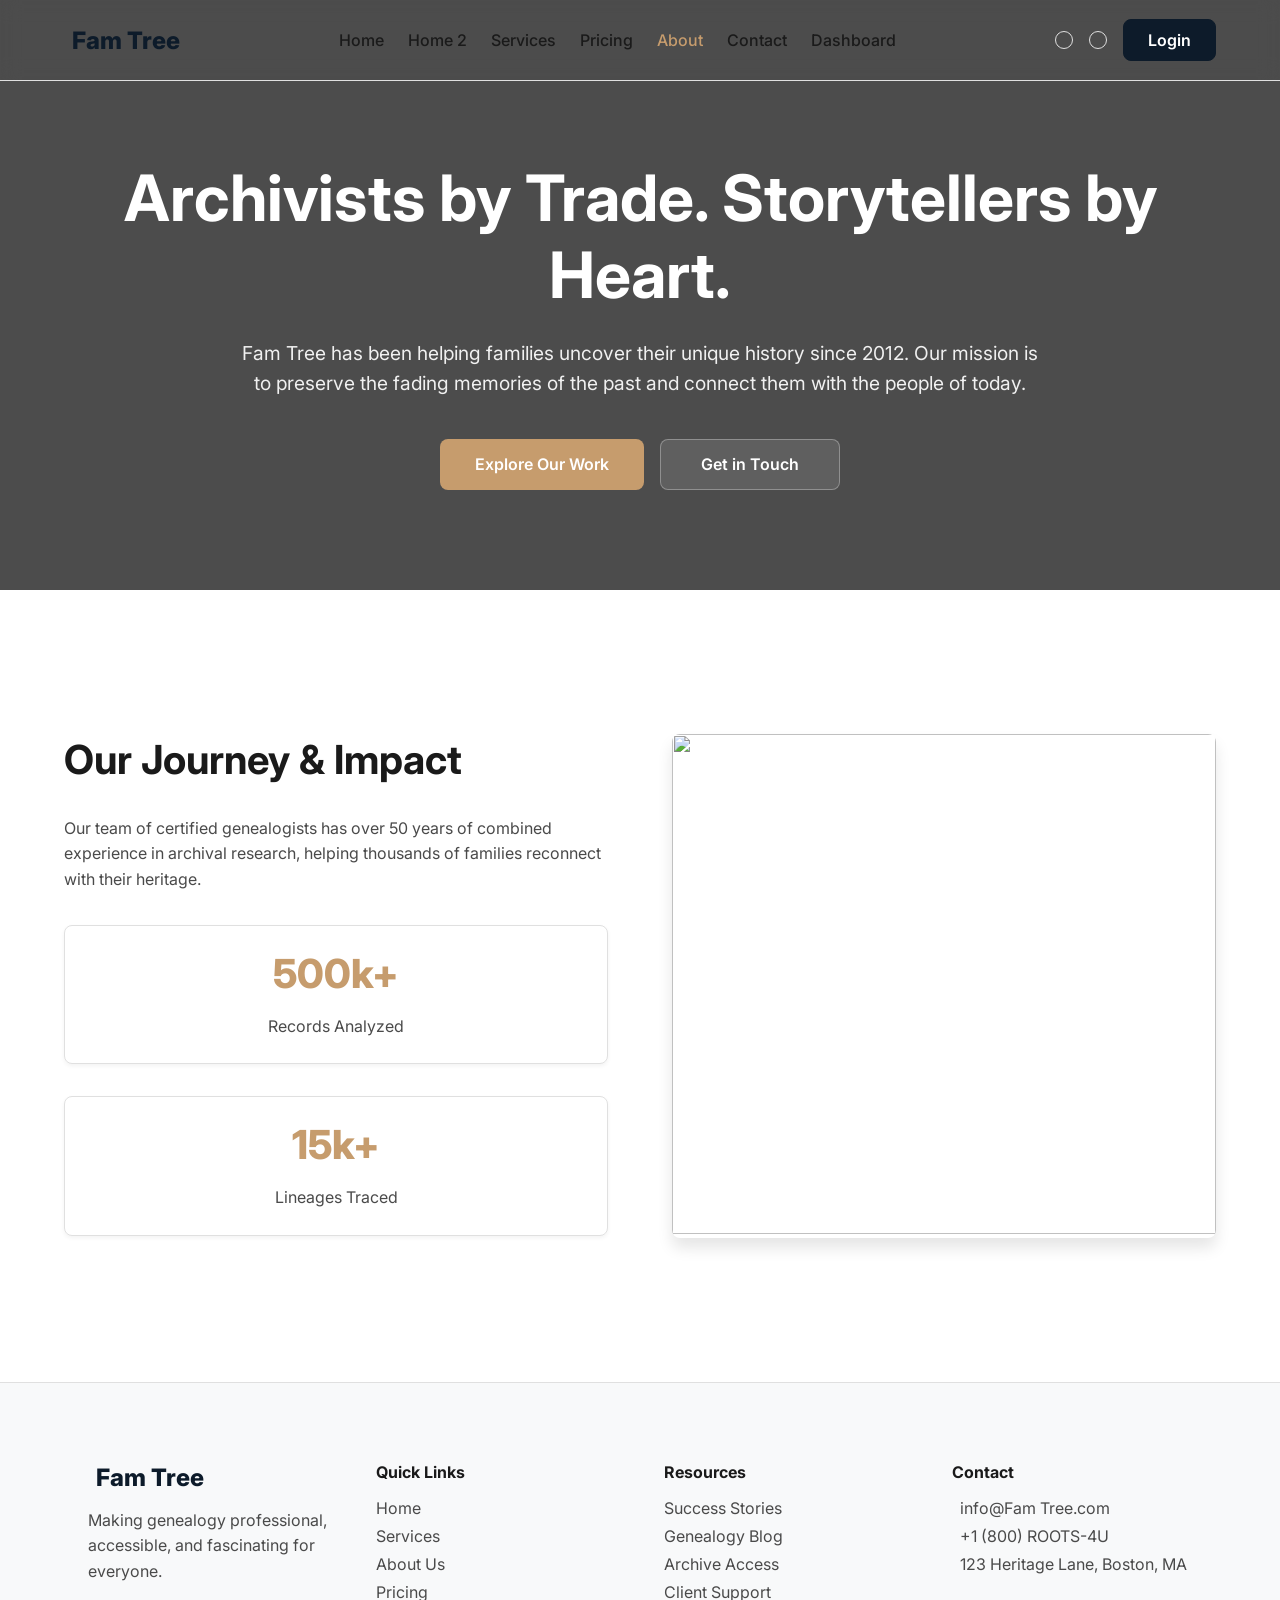
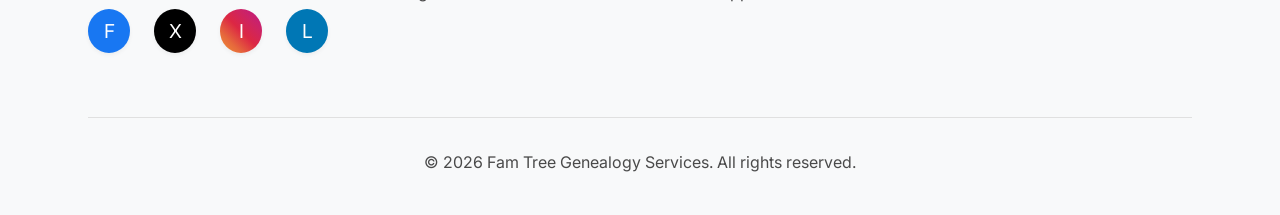
==== about.html @ e9df8e78 "first commit" ====
<!DOCTYPE html>
<html lang="en" dir="ltr">
<head>
    <meta charset="UTF-8">
    <meta name="viewport" content="width=device-width, initial-scale=1.0">
    <title>About Us | Fam Tree</title>
    <link rel="icon" type="image/x-icon" href="https://lucide.dev/favicon.ico">
    <link href="https://fonts.googleapis.com/css2?family=Inter:wght@400;500;600;700;800&display=swap" rel="stylesheet">
    <link rel="stylesheet" href="css/style.css">
    <script src="https://unpkg.com/lucide@latest/dist/umd/lucide.js"></script>
</head>
<body data-theme="light">

    <!-- Header -->
    <header id="main-header">
        <nav class="nav-container">
            <a href="index.html" class="logo">
                <i data-lucide="tree-pine"></i>
                <span>Fam Tree</span>
            </a>
            
            <div class="nav-links">
                <a href="index.html">Home</a>
                <a href="home2.html">Home 2</a>
                <a href="services.html">Services</a>
                <a href="pricing.html">Pricing</a>
                <a href="about.html" class="active">About</a>
                <a href="contact.html">Contact</a>
                <a href="dashboard.html">Dashboard</a>
                
                <div class="mobile-controls">
                    <div class="mobile-toggle-group">
                        <button class="icon-btn theme-toggle" aria-label="Toggle Dark Mode">
                            <i data-lucide="moon"></i>
                        </button>
                        <button class="icon-btn rtl-toggle" aria-label="Toggle RTL Mode">
                            <i data-lucide="languages"></i>
                        </button>
                    </div>
                    <a href="login.html" class="login-btn">Login</a>
                </div>
            </div>

            <div class="controls">
                <button class="icon-btn theme-toggle" aria-label="Toggle Dark Mode">
                    <i data-lucide="moon"></i>
                </button>
                <button class="icon-btn rtl-toggle" aria-label="Toggle RTL Mode">
                    <i data-lucide="languages"></i>
                </button>
                <a href="login.html" class="login-btn" id="login-btn-desktop">Login</a>
                <div class="hamburger" id="hamburger-menu">
                    <span></span>
                    <span></span>
                    <span></span>
                </div>
            </div>
        </nav>
    </header>

    <!-- Hero Section -->
    <section class="hero-section" style="background-image: url('https://images.unsplash.com/photo-1544256718-3bcf237f3974?ixlib=rb-1.2.1&auto=format&fit=crop&w=1350&q=80');">
        <div class="container">
            <h1>Archivists by Trade. Storytellers by Heart.</h1>
            <p>Fam Tree has been helping families uncover their unique history since 2012. Our mission is to preserve the fading memories of the past and connect them with the people of today.</p>
            <div style="display: flex; gap: 1rem; justify-content: center; flex-wrap: wrap;">
                <a href="services.html" class="btn btn-secondary">Explore Our Work</a>
                <a href="contact.html" class="btn btn-primary" style="background: rgba(255,255,255,0.1); border: 1px solid rgba(255,255,255,0.3);">Get in Touch</a>
            </div>
        </div>
    </section>

    <section style="padding: 80px 0;">
        <div class="container" style="display: grid; grid-template-columns: 1fr 1fr; gap: 4rem; align-items: center;">
            <div class="mobile-stack">
                <h2 style="font-size: 2.5rem; margin-bottom: 2rem;">Our Journey & Impact</h2>
                <p style="margin-bottom: 2rem;">Our team of certified genealogists has over 50 years of combined experience in archival research, helping thousands of families reconnect with their heritage.</p>
                <div class="grid grid-2">
                    <div class="card" style="padding: 1.5rem;">
                        <h3 class="stats-number" style="color: var(--secondary-color); font-size: 2.5rem;">500k+</h3>
                        <p>Records Analyzed</p>
                    </div>
                    <div class="card" style="padding: 1.5rem;">
                        <h3 class="stats-number" style="color: var(--secondary-color); font-size: 2.5rem;">15k+</h3>
                        <p>Lineages Traced</p>
                    </div>
                </div>
            </div>
            <div style="border-radius: var(--border-radius); overflow: hidden; box-shadow: var(--shadow-lg);">
                <img src="https://images.unsplash.com/photo-1554118811-1e0d58224f24?auto=format&fit=crop&w=1350&q=80" style="width: 100%; height: 500px; object-fit: cover;">
            </div>
        </div>
    </section>

    <!-- Footer -->
    <footer>
        <div class="container">
            <div class="footer-grid">
                <div>
                    <a href="index.html" class="logo" style="margin-bottom: 1rem;">
                        <i data-lucide="tree-pine"></i>
                        <span>Fam Tree</span>
                    </a>
                    <p>Making genealogy professional, accessible, and fascinating for everyone.</p>
                    <div class="footer-social">
                        <a href="#" class="social-link social-fb" aria-label="Facebook"><span>F</span></a>
                        <a href="#" class="social-link social-tw" aria-label="X"><span>X</span></a>
                        <a href="#" class="social-link social-ig" aria-label="Instagram"><span>I</span></a>
                        <a href="#" class="social-link social-ln" aria-label="LinkedIn"><span>L</span></a>
                    </div>
                </div>
                <div>
                    <h4>Quick Links</h4>
                    <ul style="list-style: none; display: flex; flex-direction: column; gap: 0.5rem;">
                        <li><a href="index.html" style="text-decoration: none; color: var(--text-secondary);">Home</a>
                        </li>
                        <li><a href="services.html"
                                style="text-decoration: none; color: var(--text-secondary);">Services</a></li>
                        <li><a href="about.html" style="text-decoration: none; color: var(--text-secondary);">About
                                Us</a></li>
                        <li><a href="pricing.html"
                                style="text-decoration: none; color: var(--text-secondary);">Pricing</a></li>
                    </ul>
                </div>
                <div>
                    <h4>Resources</h4>
                    <ul style="list-style: none; display: flex; flex-direction: column; gap: 0.5rem;">
                        <li><a href="#" style="text-decoration: none; color: var(--text-secondary);">Success Stories</a>
                        </li>
                        <li><a href="#" style="text-decoration: none; color: var(--text-secondary);">Genealogy Blog</a>
                        </li>
                        <li><a href="#" style="text-decoration: none; color: var(--text-secondary);">Archive Access</a>
                        </li>
                        <li><a href="#" style="text-decoration: none; color: var(--text-secondary);">Client Support</a>
                        </li>
                    </ul>
                </div>
                <div>
                    <h4>Contact</h4>
                    <ul style="list-style: none; display: flex; flex-direction: column; gap: 0.5rem;">
                        <li style="display: flex; gap: 0.5rem; color: var(--text-secondary);"><i data-lucide="mail"></i>
                            info@Fam Tree.com</li>
                        <li style="display: flex; gap: 0.5rem; color: var(--text-secondary);"><i
                                data-lucide="phone"></i> +1 (800) ROOTS-4U</li>
                        <li style="display: flex; gap: 0.5rem; color: var(--text-secondary);"><i
                                data-lucide="map-pin"></i> 123 Heritage Lane, Boston, MA</li>
                    </ul>
                </div>
            </div>
            <div style="border-top: 1px solid var(--border-color); padding-top: 2rem; text-align: center;">
                <p>&copy; 2026 Fam Tree Genealogy Services. All rights reserved.</p>
            </div>
        </div>
    </footer>

    <!-- Scripts -->
    <script src="js/main.js"></script>
    <script>
        lucide.createIcons();
    </script>
</body>
</html>
---- css/style.css ----
:root {
    /* Primary Colors */
    --primary-color: #0d1b2a;
    --primary-hover: #1b263b;
    --secondary-color: #c69c6d;
    --secondary-hover: #b58b5a;
    
    /* Text Colors - Light Mode */
    --text-primary: #1a1a1a;
    --text-secondary: #4a4a4a;
    --bg-primary: #ffffff;
    --bg-secondary: #f8f9fa;
    --card-bg: #ffffff;
    --border-color: #e0e0e0;

    /* Theme Tokens */
    --header-bg: rgba(255, 255, 255, 0.95);
    --shadow-sm: 0 2px 4px rgba(0,0,0,0.05);
    --shadow-md: 0 4px 6px rgba(0,0,0,0.1);
    --shadow-lg: 0 10px 15px rgba(0,0,0,0.1);

    /* Status Colors */
    --success: #2ecc71;
    --error: #e74c3c;
    --warning: #f39c12;

    /* Spacing */
    --section-padding: 80px 5%;
    --container-width: 1200px;
    --border-radius: 8px;
    --transition: all 0.3s ease;
}

[data-theme="dark"] {
    --text-primary: #f0f0f0;
    --text-secondary: #b0b0b0;
    --bg-primary: #0a0e14;
    --bg-secondary: #141b24;
    --card-bg: #1c252e;
    --border-color: #2d3748;
    --header-bg: rgba(10, 14, 20, 0.95);
}

[dir="rtl"] {
    direction: rtl;
    text-align: right;
}

* {
    margin: 0;
    padding: 0;
    box-sizing: border-box;
    font-family: 'Inter', system-ui, -apple-system, sans-serif;
}

body {
    background-color: var(--bg-primary);
    color: var(--text-primary);
    transition: var(--transition);
    overflow-x: hidden;
}

/* Typography */
h1, h2, h3, h4 {
    font-weight: 700;
    line-height: 1.2;
    margin-bottom: 1rem;
}

p {
    line-height: 1.6;
    color: var(--text-secondary);
}

/* Layout Utilities */
.container {
    max-width: var(--container-width);
    margin: 0 auto;
    padding: 0 1.5rem;
}

section {
    padding: var(--section-padding);
    margin-bottom: 4rem; /* Gap between sections */
}

/* Global Card Alignment Rules (Step 3) */
.card {
    background: var(--card-bg);
    padding: 2.5rem;
    border-radius: var(--border-radius);
    border: 1px solid var(--border-color);
    box-shadow: var(--shadow-sm);
    display: flex;
    flex-direction: column;
    align-items: center;
    justify-content: center;
    text-align: center;
    transition: var(--transition);
}

.card:hover {
    transform: translateY(-5px);
    box-shadow: var(--shadow-lg);
    border-color: var(--secondary-color);
}

.card h1, .card h2, .card h3, .card h4, 
.card p, .card ul, .card li, .card button, .card a, .card img {
    margin-left: auto;
    margin-right: auto;
    text-align: center;
}

/* Buttons (Step 5) */
.btn {
    padding: 0.9rem 2.2rem;
    border-radius: var(--border-radius);
    font-weight: 600;
    cursor: pointer;
    transition: var(--transition);
    border: none;
    text-decoration: none;
    display: inline-flex;
    align-items: center;
    justify-content: center;
    gap: 0.5rem;
    font-size: 1rem;
    min-width: 180px; /* Standardize hero buttons */
    text-align: center;
}

.btn-primary {
    background-color: var(--primary-color);
    color: #ffffff;
}

.btn-primary:hover {
    background-color: var(--primary-hover);
    transform: scale(1.02);
}

.btn-secondary {
    background-color: var(--secondary-color);
    color: #ffffff;
}

.btn-secondary:hover {
    background-color: var(--secondary-hover);
    transform: scale(1.02);
}

/* Responsive Grids (Step 3) */
.grid {
    display: grid;
    gap: 2rem;
}

@media (min-width: 1024px) {
    .grid-3 { grid-template-columns: repeat(3, 1fr); }
    .grid-4 { grid-template-columns: repeat(4, 1fr); }
}

@media (max-width: 1023px) and (min-width: 768px) {
    .grid-3, .grid-4 {
        grid-template-columns: repeat(2, 1fr); /* STRICT 2x2 */
    }
}

@media (max-width: 767px) {
    .grid-3, .grid-4 {
        grid-template-columns: 1fr; /* 1 column */
    }
    
    section {
        padding: 60px 5%;
    }
}

/* Header & Toggle Controls */
header {
    position: fixed;
    top: 0;
    width: 100%;
    z-index: 1000;
    background: var(--header-bg);
    backdrop-filter: blur(10px);
    border-bottom: 1px solid var(--border-color);
    transition: var(--transition);
}

.nav-container {
    height: 80px;
    display: flex;
    justify-content: space-between;
    align-items: center;
    padding: 0 5%;
    position: relative;
}

.logo {
    font-size: 1.5rem;
    font-weight: 800;
    color: var(--primary-color);
    display: flex;
    align-items: center;
    gap: 0.5rem;
    text-decoration: none;
    z-index: 1001; /* Above mobile menu */
}

[data-theme="dark"] .logo {
    color: var(--secondary-color);
}

.nav-links {
    display: flex;
    gap: 2rem;
    align-items: center;
}

.nav-links a {
    text-decoration: none;
    color: var(--text-primary);
    font-weight: 500;
    transition: var(--transition);
    white-space: nowrap;
}

.nav-links a:hover, .nav-links a.active {
    color: var(--secondary-color);
}

.controls {
    display: flex;
    gap: 1rem;
    align-items: center;
}

.icon-btn {
    background: none;
    border: 1px solid var(--border-color);
    padding: 0.5rem;
    border-radius: 50%;
    cursor: pointer;
    color: var(--text-primary);
    display: flex;
    align-items: center;
    justify-content: center;
    transition: var(--transition);
}

.icon-btn:hover {
    border-color: var(--secondary-color);
    color: var(--secondary-color);
}

/* Login Button Specific Style */
.login-btn {
    padding: 0.6rem 1.5rem;
    border-radius: var(--border-radius);
    background-color: var(--primary-color);
    color: #fff !important;
    font-weight: 600;
    text-decoration: none;
    transition: var(--transition);
    border: 1px solid var(--primary-color);
}

.login-btn:hover {
    background-color: var(--primary-hover);
    border-color: var(--primary-hover);
}

.mobile-controls {
    display: none;
    flex-direction: column;
    gap: 1.5rem;
    width: 100%;
    margin-top: 2rem;
    padding-top: 2rem;
    border-top: 1px solid var(--border-color);
}

/* Footer (Step 15) */
footer {
    background: var(--bg-secondary);
    padding: 80px 5% 40px;
    border-top: 1px solid var(--border-color);
}

.footer-grid {
    display: grid;
    grid-template-columns: repeat(auto-fit, minmax(200px, 1fr));
    gap: 3rem;
    margin-bottom: 4rem;
}

.footer-social {
    display: flex;
    gap: 1.5rem;
    margin-top: 1.5rem;
}

.social-link {
    width: 44px;
    height: 44px;
    border-radius: 50%;
    display: flex;
    align-items: center;
    justify-content: center;
    color: #fff !important;
    transition: var(--transition);
    text-decoration: none;
    box-shadow: var(--shadow-sm);
}

.social-link i, .social-link span {
    font-size: 1.2rem;
    display: block;
}

.social-link:hover {
    transform: translateY(-3px) scale(1.1);
    box-shadow: var(--shadow-md);
}

.social-fb { background: #1877F2; }
.social-ig { background: linear-gradient(45deg, #f09433 0%, #e6683c 25%, #dc2743 50%, #cc2366 75%, #bc1888 100%); }
.social-tw { background: #000000; } /* X / Twitter */
.social-ln { background: #0077b5; }
.social-gg { background: #DB4437; } /* Google */

/* Hamburger Menu */
.hamburger {
    display: none;
    cursor: pointer;
    flex-direction: column;
    gap: 5px;
}

.hamburger span {
    width: 25px;
    height: 3px;
    background: var(--text-primary);
    transition: var(--transition);
}

@media (min-width: 1024px) {
    .nav-container {
        display: grid;
        grid-template-columns: auto 1fr auto;
        gap: 2rem;
    }

    .nav-links {
        justify-self: center;
        gap: 1.5rem; /* Slightly reduced spacing for 1024px */
    }

    .controls {
        justify-self: end;
    }

    .hamburger {
        display: none;
    }
}

@media (min-width: 1440px) {
    .nav-links {
        gap: 2.5rem; /* Increased spacing for larger desktop */
    }
}

@media (max-width: 1023px) {
    .hamburger { display: flex; }
    
    .controls .theme-toggle, 
    .controls .rtl-toggle, 
    .controls #login-btn-desktop {
        display: none;
    }

    .nav-links {
        display: none;
        flex-direction: column;
        width: 100%;
        background-color: var(--header-bg);
        position: absolute;
        top: 80px;
        left: 0;
        z-index: 1000;
        padding: 2rem;
        box-shadow: var(--shadow-md);
        border-top: 1px solid var(--border-color);
        max-height: calc(100vh - 80px);
        overflow-y: auto;
    }

    .nav-links.active {
        display: flex;
    }

    .mobile-controls {
        display: flex;
    }

    .mobile-controls .mobile-toggle-group {
        display: flex;
        gap: 1rem;
        justify-content: center;
    }

    .mobile-controls .login-btn {
        text-align: center;
        justify-content: center;
        display: flex;
    }

    .mobile-stack {
        grid-template-columns: 1fr !important;
        text-align: center;
    }

    .mobile-column-stack {
        flex-direction: column !important;
    }

    .mobile-text-center {
        text-align: center !important;
    }
}

/* Contact Page Grid Fixes */
.contact-grid {
    display: grid;
    grid-template-columns: 1fr 1.5fr;
    gap: 4rem;
    align-items: start;
}

.form-grid {
    display: grid;
    grid-template-columns: 1fr 1fr;
    gap: 1.5rem;
    margin-bottom: 1.5rem;
}

@media (max-width: 1024px) {
    .contact-grid {
        gap: 2rem;
    }
}

@media (max-width: 768px) {
    .contact-grid {
        grid-template-columns: 1fr;
        gap: 3rem;
    }

    .form-grid {
        grid-template-columns: 1fr;
        gap: 1rem;
    }
    
    .contact-form-container {
        padding: 2rem !important;
    }
}

@media (max-width: 360px) {
    .contact-form-container {
        padding: 1.5rem !important;
    }
}

/* Reveal-on-Hover Service Cards */
.reveal-card {
    height: 350px;
    position: relative;
    overflow: hidden;
    border-radius: var(--border-radius);
    border: 1px solid var(--border-color);
    box-shadow: var(--shadow-sm);
    transition: var(--transition);
    cursor: pointer;
}

.reveal-card-image {
    width: 100%;
    height: 100%;
    object-fit: cover;
    transition: transform 0.5s ease;
}

.reveal-card-overlay {
    position: absolute;
    top: 0;
    left: 0;
    width: 100%;
    height: 100%;
    background: linear-gradient(to top, rgba(13, 27, 42, 0.95), rgba(13, 27, 42, 0.4));
    display: flex;
    flex-direction: column;
    justify-content: center;
    align-items: center;
    text-align: center;
    padding: 2.5rem;
    color: #fff;
    transition: var(--transition);
}

.reveal-card-header {
    display: flex;
    flex-direction: column;
    align-items: center;
    gap: 0.75rem;
    margin-bottom: 0.5rem;
    transition: transform 0.3s ease;
}

.reveal-card-header i {
    width: 24px;
    height: 24px;
    color: var(--secondary-color);
}

.reveal-card-header h3 {
    margin: 0;
    font-size: 1.4rem;
    color: #fff;
}

.reveal-card-details {
    max-height: 0;
    opacity: 0;
    overflow: hidden;
    transition: all 0.4s ease;
    font-size: 0.95rem;
    line-height: 1.5;
    color: #f0f0f0;
}

.reveal-card:hover .reveal-card-image {
    transform: scale(1.1);
}

.reveal-card:hover .reveal-card-overlay {
    background: linear-gradient(to top, rgba(13, 27, 42, 0.98), rgba(13, 27, 42, 0.7));
}

.reveal-card:hover .reveal-card-header {
    transform: translateY(-5px);
}

.reveal-card:hover .reveal-card-details {
    max-height: 150px;
    opacity: 1;
    margin-top: 1rem;
}

/* Centered Section Utilities */
.centered-section {
    text-align: center;
    display: flex;
    flex-direction: column;
    align-items: center;
}

.centered-section .section-header {
    max-width: 800px;
}

/* Animations (Step 16) */
@keyframes fadeInUp {
    from { opacity: 0; transform: translateY(20px); }
    to { opacity: 1; transform: translateY(0); }
}

.fade-in-up {
    animation: fadeInUp 0.8s ease forwards;
}

.reveal {
    opacity: 0;
    transition: opacity 0.8s ease, transform 0.8s ease;
}

.reveal.fade-in-up {
    opacity: 1;
}

/* Base Hero Section for Subpages */
.hero-section {
    padding: 160px 0 100px;
    background-size: cover;
    background-position: center;
    background-repeat: no-repeat;
    position: relative;
    text-align: center;
    color: #fff;
    display: flex;
    align-items: center;
    justify-content: center;
    min-height: 50vh;
}

.hero-section::before {
    content: '';
    position: absolute;
    top: 0;
    left: 0;
    width: 100%;
    height: 100%;
    background: linear-gradient(rgba(0,0,0,0.7), rgba(0,0,0,0.7));
    z-index: 1;
}

.hero-section .container {
    position: relative;
    z-index: 2;
}

.hero-section h1 {
    font-size: clamp(2.5rem, 5vw, 4rem);
    margin-bottom: 1.5rem;
    color: #fff;
}

.hero-section p {
    font-size: 1.2rem;
    color: #f0f0f0;
    max-width: 800px;
    margin: 0 auto 2.5rem;
}

/* Centered Lists Utility */
.centered-list {
    display: inline-block;
    text-align: left;
    margin: 0 auto;
}

.centered-list div {
    margin-bottom: 1rem;
}

/* Home 2 Premium Styles */
.premium-hero {
    min-height: 100vh;
    display: grid;
    grid-template-columns: 1fr 1fr;
    align-items: center;
    background: var(--bg-secondary);
}

@media (max-width: 1023px) {
    .premium-hero {
        grid-template-columns: 1fr;
        text-align: center;
        padding-top: 100px;
    }
}

.stats-card {
    background: var(--primary-color);
    color: #fff;
    padding: 2rem;
    border-radius: var(--border-radius);
    text-align: center;
}

.stats-number {
    font-size: 3rem;
    font-weight: 800;
    color: var(--secondary-color);
}
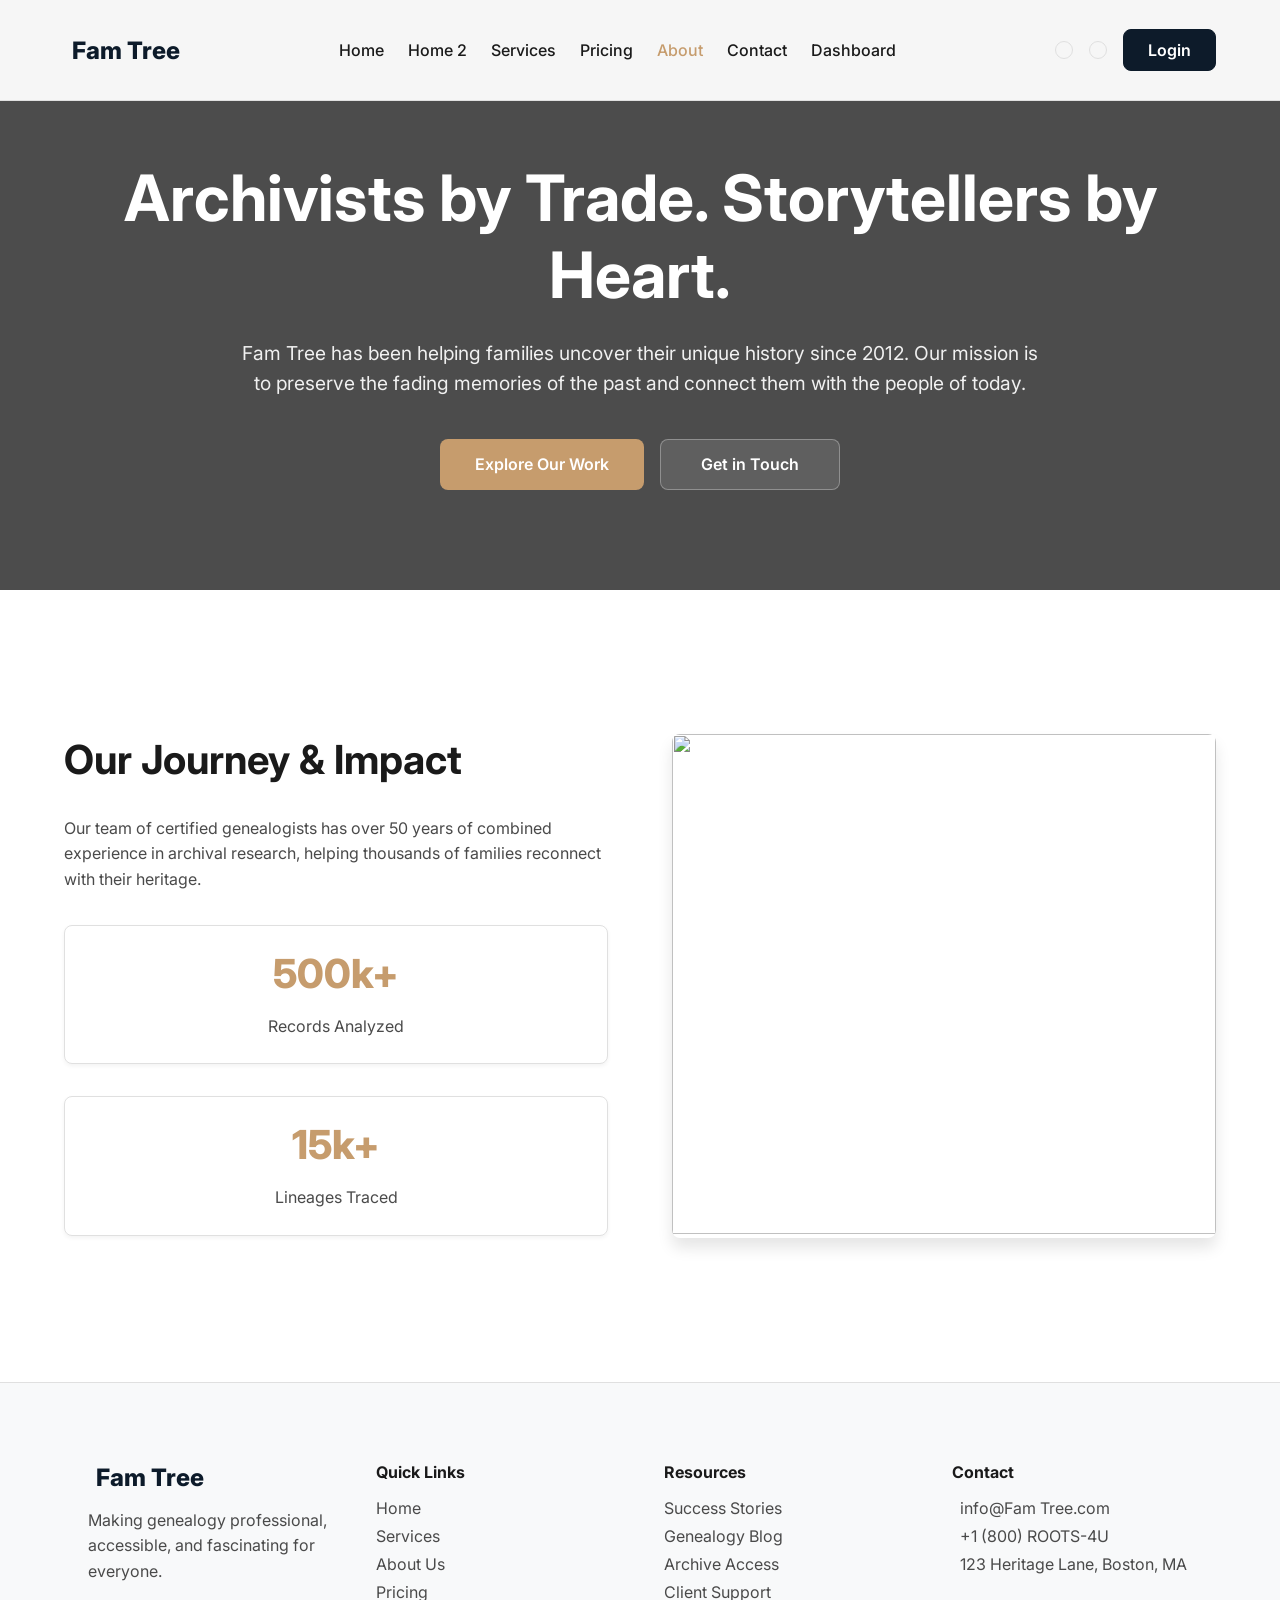
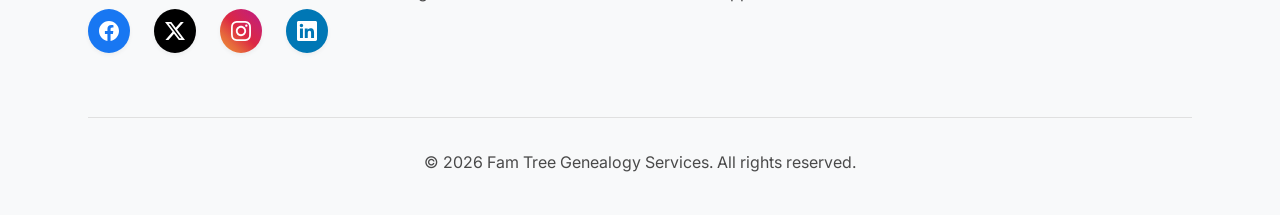
==== commit c96cd92a: "U" ====
--- a/about.html
+++ b/about.html
@@ -103,10 +103,26 @@
                     </a>
                     <p>Making genealogy professional, accessible, and fascinating for everyone.</p>
                     <div class="footer-social">
-                        <a href="#" class="social-link social-fb" aria-label="Facebook"><span>F</span></a>
-                        <a href="#" class="social-link social-tw" aria-label="X"><span>X</span></a>
-                        <a href="#" class="social-link social-ig" aria-label="Instagram"><span>I</span></a>
-                        <a href="#" class="social-link social-ln" aria-label="LinkedIn"><span>L</span></a>
+                        <a href="#" class="social-link social-fb" aria-label="Facebook">
+                            <svg viewBox="0 0 24 24" fill="white" style="width: 20px; height: 20px;">
+                                <path d="M24 12.073c0-6.627-5.373-12-12-12s-12 5.373-12 12c0 5.99 4.388 10.954 10.125 11.854v-8.385H7.078v-3.47h3.047V9.43c0-3.007 1.792-4.669 4.533-4.669 1.312 0 2.686.235 2.686.235v2.953H15.83c-1.491 0-1.956.925-1.956 1.874v2.25h3.328l-.532 3.47h-2.796v8.385C19.612 23.027 24 18.062 24 12.073z"/>
+                            </svg>
+                        </a>
+                        <a href="#" class="social-link social-tw" aria-label="X">
+                            <svg viewBox="0 0 24 24" fill="white" style="width: 20px; height: 20px;">
+                                <path d="M18.901 1.153h3.68l-8.04 9.19L24 22.846h-7.406l-5.8-7.584-6.638 7.584H.474l8.6-9.83L0 1.154h7.594l5.243 6.932 6.064-6.932zm-1.292 19.49h2.039L6.486 3.24H4.298l13.311 17.403z"/>
+                            </svg>
+                        </a>
+                        <a href="#" class="social-link social-ig" aria-label="Instagram">
+                            <svg viewBox="0 0 24 24" fill="white" style="width: 20px; height: 20px;">
+                                <path d="M12 0C8.74 0 8.333.015 7.053.072 5.775.132 4.905.333 4.14.63c-.789.306-1.459.717-2.126 1.384S.935 3.35.63 4.14C.333 4.905.131 5.775.072 7.053.012 8.333 0 8.74 0 12s.014 3.667.072 4.947c.06 1.277.261 2.148.558 2.913.306.788.717 1.459 1.384 2.126.667.666 1.336 1.079 2.126 1.384.766.296 1.636.499 2.913.558C8.333 23.988 8.74 24 12 24s3.667-.014 4.947-.072c1.277-.06 2.148-.262 2.913-.558.788-.306 1.459-.718 2.126-1.384.666-.667 1.079-1.335 1.384-2.126.296-.765.499-1.636.558-2.913.06-1.28.072-1.687.072-4.947s-.015-3.667-.072-4.947c-.06-1.277-.262-2.149-.558-2.913-.306-.789-.718-1.459-1.384-2.126C21.319 1.347 20.651.935 19.86.63c-.765-.297-1.636-.499-2.913-.558C15.667.012 15.26 0 12 0zm0 2.16c3.203 0 3.585.016 4.85.071 1.17.055 1.805.249 2.227.415.562.217.96.477 1.382.896.419.42.679.819.896 1.381.164.422.36 1.057.413 2.227.057 1.266.07 1.646.07 4.85s-.015 3.585-.074 4.85c-.061 1.17-.256 1.805-.421 2.227-.224.562-.479.96-.899 1.382-.419.419-.824.679-1.38.896-.42.164-1.065.36-2.235.413-1.274.057-1.649.07-4.859.07-3.211 0-3.586-.015-4.859-.074-1.171-.061-1.816-.256-2.236-.421-.569-.224-.96-.479-1.379-.899-.421-.419-.69-.824-.9-1.38-.165-.42-.359-1.065-.42-2.235-.045-1.26-.061-1.649-.061-4.844 0-3.196.016-3.586.061-4.861.061-1.17.255-1.814.42-2.234.21-.57.479-.96.9-1.381.419-.419.81-.689 1.379-.898.42-.166 1.051-.361 2.221-.421 1.275-.045 1.65-.06 4.859-.06l.045.03zm0 3.678c-3.405 0-6.162 2.76-6.162 6.162 0 3.405 2.76 6.162 6.162 6.162 3.405 0 6.162-2.76 6.162-6.162 0-3.405-2.76-6.162-6.162-6.162zM12 16c-2.21 0-4-1.79-4-4s1.79-4 4-4 4 1.79 4 4-1.79 4-4 4zm7.846-10.405c0 .795-.646 1.44-1.44 1.44-.795 0-1.44-.645-1.44-1.44s.645-1.44 1.44-1.44c.794 0 1.44.645 1.44 1.44z"/>
+                            </svg>
+                        </a>
+                        <a href="#" class="social-link social-ln" aria-label="LinkedIn">
+                            <svg viewBox="0 0 24 24" fill="white" style="width: 20px; height: 20px;">
+                                <path d="M20.447 20.452h-3.554v-5.569c0-1.328-.027-3.037-1.852-3.037-1.853 0-2.136 1.445-2.136 2.939v5.667H9.351V9h3.414v1.561h.046c.477-.9 1.637-1.85 3.37-1.85 3.601 0 4.267 2.37 4.267 5.455v6.286zM5.337 7.433c-1.144 0-2.063-.926-2.063-2.065 0-1.138.92-2.063 2.063-2.063 1.14 0 2.064.925 2.064 2.063 0 1.139-.925 2.065-2.064 2.065zm1.782 13.019H3.555V9h3.564v11.452zM22.225 0H1.771C.792 0 0 .774 0 1.729v20.542C0 23.227.792 24 1.771 24h20.451C23.2 24 24 23.227 24 22.271V1.729C24 .774 23.2 0 22.222 0h.003z"/>
+                            </svg>
+                        </a>
                     </div>
                 </div>
                 <div>
--- a/css/style.css
+++ b/css/style.css
@@ -187,6 +187,7 @@
     backdrop-filter: blur(10px);
     border-bottom: 1px solid var(--border-color);
     transition: var(--transition);
+    padding: 10px 0; /* Default padding */
 }
 
 .nav-container {
@@ -676,3 +677,36 @@
     font-weight: 800;
     color: var(--secondary-color);
 }
+
+/* Back to Top Button */
+.back-to-top {
+    position: fixed;
+    bottom: 30px;
+    right: 30px;
+    width: 50px;
+    height: 50px;
+    background: var(--secondary-color);
+    color: #fff;
+    border-radius: 50%;
+    display: flex;
+    align-items: center;
+    justify-content: center;
+    cursor: pointer;
+    z-index: 999;
+    opacity: 0;
+    visibility: hidden;
+    transition: var(--transition);
+    border: none;
+    box-shadow: var(--shadow-md);
+}
+
+.back-to-top.visible {
+    opacity: 1;
+    visibility: visible;
+}
+
+.back-to-top:hover {
+    background: var(--secondary-hover);
+    transform: translateY(-5px);
+    box-shadow: var(--shadow-lg);
+}
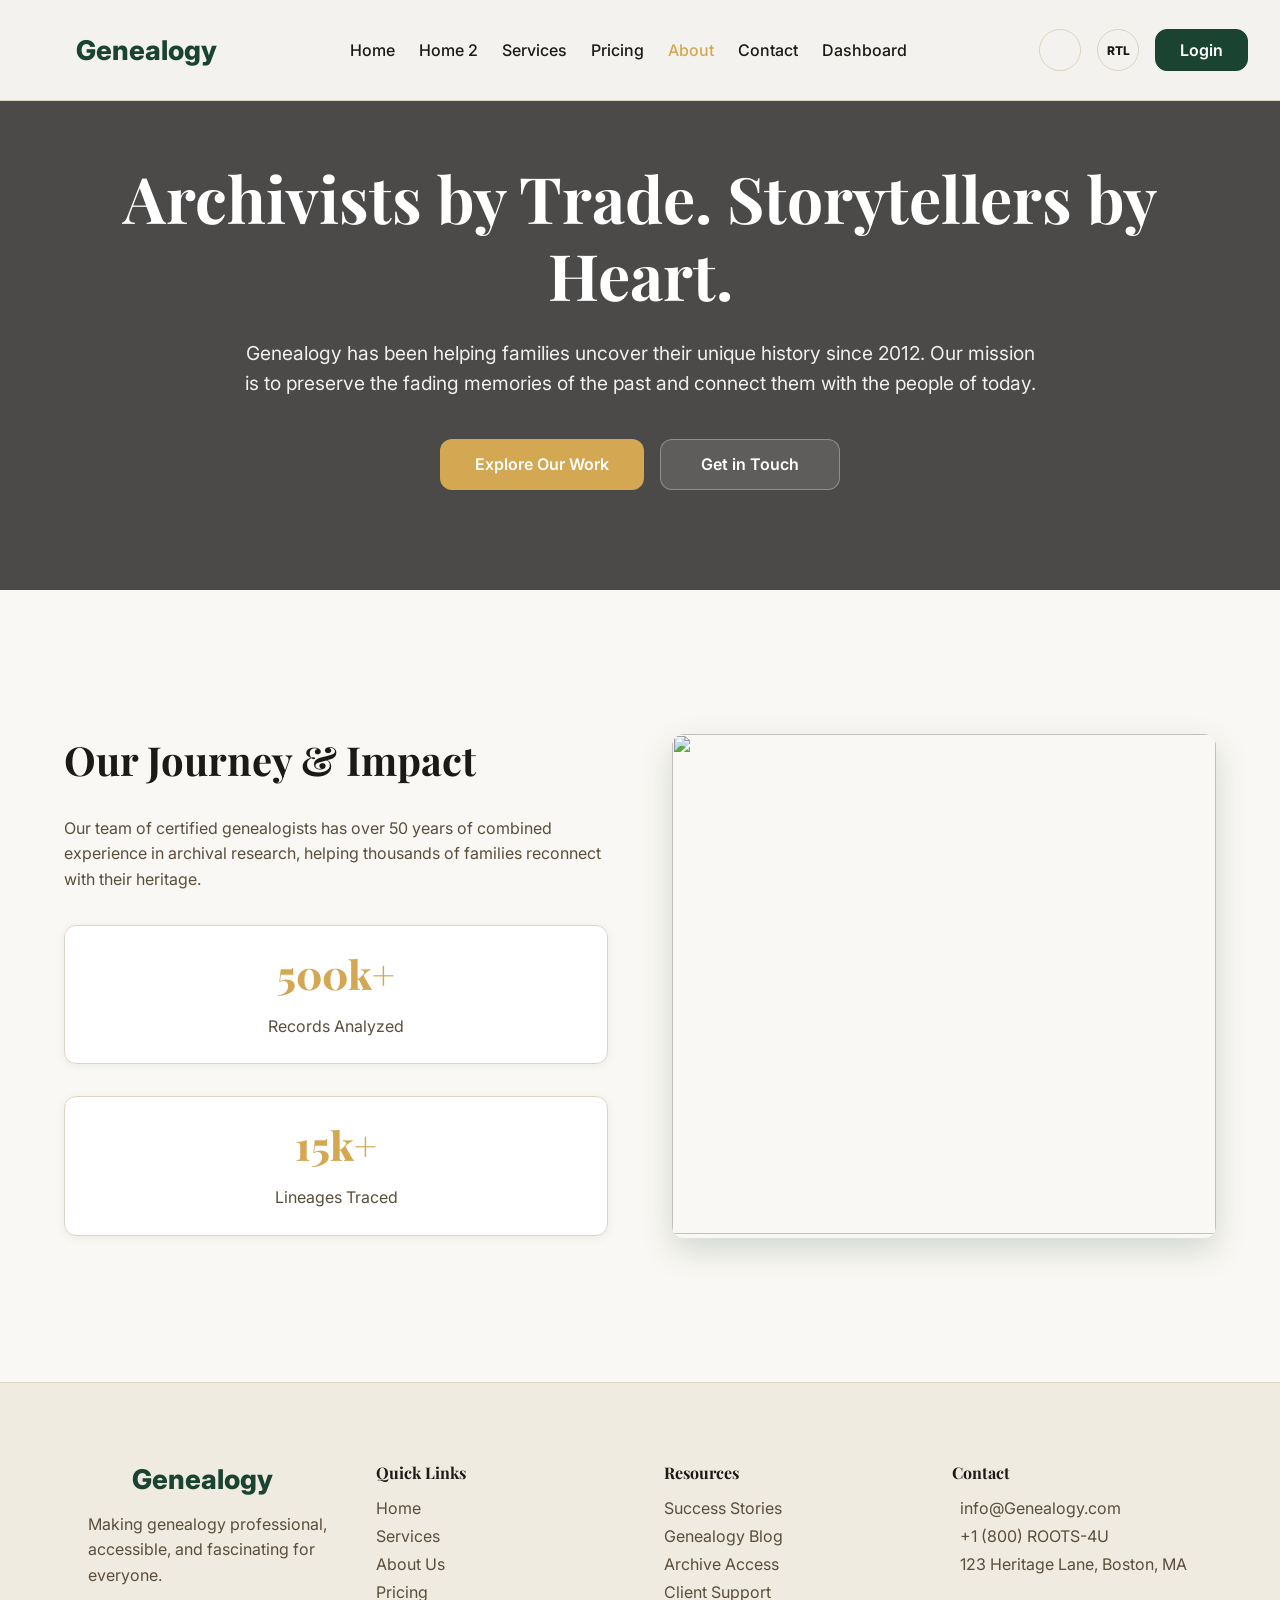
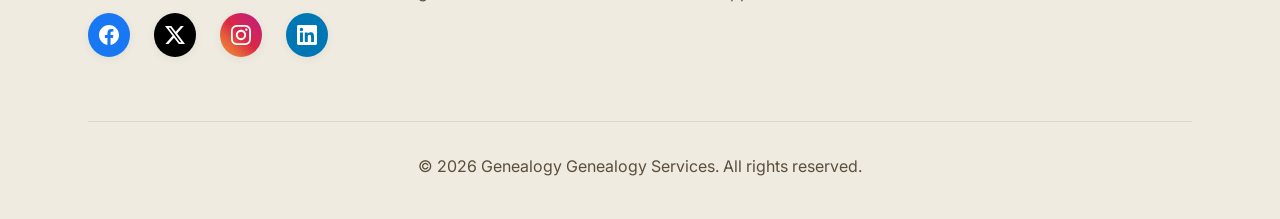
==== commit bf069cdf: "U" ====
--- a/about.html
+++ b/about.html
@@ -3,9 +3,9 @@
 <head>
     <meta charset="UTF-8">
     <meta name="viewport" content="width=device-width, initial-scale=1.0">
-    <title>About Us | Fam Tree</title>
-    <link rel="icon" type="image/x-icon" href="https://lucide.dev/favicon.ico">
-    <link href="https://fonts.googleapis.com/css2?family=Inter:wght@400;500;600;700;800&display=swap" rel="stylesheet">
+    <title>About Us | Genealogy</title>
+    <link rel="icon" type="image/x-icon" href="data:image/svg+xml,<svg xmlns=%22http://www.w3.org/2000/svg%22 viewBox=%220 0 24 24%22 fill=%22none%22 stroke=%22%231b4332%22 stroke-width=%222%22 stroke-linecap=%22round%22 stroke-linejoin=%22round%22><path d=%22M12 2l-7 7h4l-5 5h6l-4 4h10l-4-4h6l-5-5h4l-7-7z%22/><path d=%22M12 18v4%22/></svg>">
+    <link href="https://fonts.googleapis.com/css2?family=Inter:wght@400;500;600;700;800&family=Playfair+Display:wght@600;700;800&display=swap" rel="stylesheet">
     <link rel="stylesheet" href="css/style.css">
     <script src="https://unpkg.com/lucide@latest/dist/umd/lucide.js"></script>
 </head>
@@ -16,7 +16,7 @@
         <nav class="nav-container">
             <a href="index.html" class="logo">
                 <i data-lucide="tree-pine"></i>
-                <span>Fam Tree</span>
+                <span>Genealogy</span>
             </a>
             
             <div class="nav-links">
@@ -34,7 +34,7 @@
                             <i data-lucide="moon"></i>
                         </button>
                         <button class="icon-btn rtl-toggle" aria-label="Toggle RTL Mode">
-                            <i data-lucide="languages"></i>
+                            <span style="font-weight: 800; font-size: 0.75rem;">RTL</span>
                         </button>
                     </div>
                     <a href="login.html" class="login-btn">Login</a>
@@ -46,7 +46,7 @@
                     <i data-lucide="moon"></i>
                 </button>
                 <button class="icon-btn rtl-toggle" aria-label="Toggle RTL Mode">
-                    <i data-lucide="languages"></i>
+                    <span style="font-weight: 800; font-size: 0.75rem;">RTL</span>
                 </button>
                 <a href="login.html" class="login-btn" id="login-btn-desktop">Login</a>
                 <div class="hamburger" id="hamburger-menu">
@@ -62,7 +62,7 @@
     <section class="hero-section" style="background-image: url('https://images.unsplash.com/photo-1544256718-3bcf237f3974?ixlib=rb-1.2.1&auto=format&fit=crop&w=1350&q=80');">
         <div class="container">
             <h1>Archivists by Trade. Storytellers by Heart.</h1>
-            <p>Fam Tree has been helping families uncover their unique history since 2012. Our mission is to preserve the fading memories of the past and connect them with the people of today.</p>
+            <p>Genealogy has been helping families uncover their unique history since 2012. Our mission is to preserve the fading memories of the past and connect them with the people of today.</p>
             <div style="display: flex; gap: 1rem; justify-content: center; flex-wrap: wrap;">
                 <a href="services.html" class="btn btn-secondary">Explore Our Work</a>
                 <a href="contact.html" class="btn btn-primary" style="background: rgba(255,255,255,0.1); border: 1px solid rgba(255,255,255,0.3);">Get in Touch</a>
@@ -99,7 +99,7 @@
                 <div>
                     <a href="index.html" class="logo" style="margin-bottom: 1rem;">
                         <i data-lucide="tree-pine"></i>
-                        <span>Fam Tree</span>
+                        <span>Genealogy</span>
                     </a>
                     <p>Making genealogy professional, accessible, and fascinating for everyone.</p>
                     <div class="footer-social">
@@ -155,7 +155,7 @@
                     <h4>Contact</h4>
                     <ul style="list-style: none; display: flex; flex-direction: column; gap: 0.5rem;">
                         <li style="display: flex; gap: 0.5rem; color: var(--text-secondary);"><i data-lucide="mail"></i>
-                            info@Fam Tree.com</li>
+                            info@Genealogy.com</li>
                         <li style="display: flex; gap: 0.5rem; color: var(--text-secondary);"><i
                                 data-lucide="phone"></i> +1 (800) ROOTS-4U</li>
                         <li style="display: flex; gap: 0.5rem; color: var(--text-secondary);"><i
@@ -164,7 +164,7 @@
                 </div>
             </div>
             <div style="border-top: 1px solid var(--border-color); padding-top: 2rem; text-align: center;">
-                <p>&copy; 2026 Fam Tree Genealogy Services. All rights reserved.</p>
+                <p>&copy; 2026 Genealogy Genealogy Services. All rights reserved.</p>
             </div>
         </div>
     </footer>
@@ -176,3 +176,4 @@
     </script>
 </body>
 </html>
+
--- a/css/style.css
+++ b/css/style.css
@@ -1,44 +1,47 @@
 :root {
-    /* Primary Colors */
-    --primary-color: #0d1b2a;
-    --primary-hover: #1b263b;
-    --secondary-color: #c69c6d;
-    --secondary-hover: #b58b5a;
-    
+    /* Primary Colors — Deep Heritage Forest Green */
+    --primary-color: #1b4332;
+    --primary-hover: #2d6a4f;
+    --secondary-color: #d4a853;
+    --secondary-hover: #c49230;
+
     /* Text Colors - Light Mode */
-    --text-primary: #1a1a1a;
-    --text-secondary: #4a4a4a;
-    --bg-primary: #ffffff;
-    --bg-secondary: #f8f9fa;
+    --text-primary: #1c1a16;
+    --text-secondary: #5a4e3c;
+    --bg-primary: #faf8f4;
+    --bg-secondary: #f0ebe0;
     --card-bg: #ffffff;
-    --border-color: #e0e0e0;
+    --border-color: #ddd5c4;
 
     /* Theme Tokens */
-    --header-bg: rgba(255, 255, 255, 0.95);
-    --shadow-sm: 0 2px 4px rgba(0,0,0,0.05);
-    --shadow-md: 0 4px 6px rgba(0,0,0,0.1);
-    --shadow-lg: 0 10px 15px rgba(0,0,0,0.1);
+    --header-bg: rgba(250, 248, 244, 0.97);
+    --shadow-sm: 0 2px 8px rgba(27, 67, 50, 0.07);
+    --shadow-md: 0 4px 16px rgba(27, 67, 50, 0.12);
+    --shadow-lg: 0 12px 32px rgba(27, 67, 50, 0.18);
 
     /* Status Colors */
-    --success: #2ecc71;
+    --success: #27ae60;
     --error: #e74c3c;
-    --warning: #f39c12;
+    --warning: #e67e22;
 
     /* Spacing */
     --section-padding: 80px 5%;
     --container-width: 1200px;
-    --border-radius: 8px;
+    --border-radius: 12px;
     --transition: all 0.3s ease;
 }
 
 [data-theme="dark"] {
-    --text-primary: #f0f0f0;
-    --text-secondary: #b0b0b0;
-    --bg-primary: #0a0e14;
-    --bg-secondary: #141b24;
-    --card-bg: #1c252e;
-    --border-color: #2d3748;
-    --header-bg: rgba(10, 14, 20, 0.95);
+    --text-primary: #ede8de;
+    --text-secondary: #a89878;
+    --bg-primary: #0d1f17;
+    --bg-secondary: #142a1e;
+    --card-bg: #1c3528;
+    --border-color: #2d4a38;
+    --header-bg: rgba(13, 31, 23, 0.97);
+    --shadow-sm: 0 2px 8px rgba(0, 0, 0, 0.25);
+    --shadow-md: 0 4px 16px rgba(0, 0, 0, 0.3);
+    --shadow-lg: 0 12px 32px rgba(0, 0, 0, 0.4);
 }
 
 [dir="rtl"] {
@@ -50,7 +53,7 @@
     margin: 0;
     padding: 0;
     box-sizing: border-box;
-    font-family: 'Inter', system-ui, -apple-system, sans-serif;
+    font-family: 'Inter', 'Georgia', system-ui, -apple-system, sans-serif;
 }
 
 body {
@@ -61,7 +64,11 @@
 }
 
 /* Typography */
-h1, h2, h3, h4 {
+h1,
+h2,
+h3,
+h4 {
+    font-family: 'Playfair Display', 'Georgia', serif;
     font-weight: 700;
     line-height: 1.2;
     margin-bottom: 1rem;
@@ -81,7 +88,8 @@
 
 section {
     padding: var(--section-padding);
-    margin-bottom: 4rem; /* Gap between sections */
+    margin-bottom: 4rem;
+    /* Gap between sections */
 }
 
 /* Global Card Alignment Rules (Step 3) */
@@ -105,8 +113,16 @@
     border-color: var(--secondary-color);
 }
 
-.card h1, .card h2, .card h3, .card h4, 
-.card p, .card ul, .card li, .card button, .card a, .card img {
+.card h1,
+.card h2,
+.card h3,
+.card h4,
+.card p,
+.card ul,
+.card li,
+.card button,
+.card a,
+.card img {
     margin-left: auto;
     margin-right: auto;
     text-align: center;
@@ -126,7 +142,8 @@
     justify-content: center;
     gap: 0.5rem;
     font-size: 1rem;
-    min-width: 180px; /* Standardize hero buttons */
+    min-width: 180px;
+    /* Standardize hero buttons */
     text-align: center;
 }
 
@@ -157,21 +174,41 @@
 }
 
 @media (min-width: 1024px) {
-    .grid-3 { grid-template-columns: repeat(3, 1fr); }
-    .grid-4 { grid-template-columns: repeat(4, 1fr); }
+    .grid-3 {
+        grid-template-columns: repeat(3, 1fr);
+    }
+
+    .grid-4 {
+        grid-template-columns: repeat(4, 1fr);
+    }
 }
 
 @media (max-width: 1023px) and (min-width: 768px) {
-    .grid-3, .grid-4 {
-        grid-template-columns: repeat(2, 1fr); /* STRICT 2x2 */
+
+    .grid-3,
+    .grid-4 {
+        grid-template-columns: repeat(2, 1fr);
+        /* STRICT 2x2 */
+    }
+
+    /* Task 1 & 3: Center 3rd card if it's alone on a row */
+    .grid-3>*:last-child:nth-child(odd) {
+        grid-column: 1 / span 2;
+        justify-self: center;
+        width: 100%;
+        max-width: 500px;
+        /* Keep it from being too wide */
     }
 }
 
 @media (max-width: 767px) {
-    .grid-3, .grid-4 {
-        grid-template-columns: 1fr; /* 1 column */
-    }
-    
+
+    .grid-3,
+    .grid-4 {
+        grid-template-columns: 1fr;
+        /* 1 column */
+    }
+
     section {
         padding: 60px 5%;
     }
@@ -187,7 +224,8 @@
     backdrop-filter: blur(10px);
     border-bottom: 1px solid var(--border-color);
     transition: var(--transition);
-    padding: 10px 0; /* Default padding */
+    padding: 10px 0;
+    /* Default padding */
 }
 
 .nav-container {
@@ -200,14 +238,21 @@
 }
 
 .logo {
-    font-size: 1.5rem;
+    font-size: 1.7rem;
     font-weight: 800;
     color: var(--primary-color);
     display: flex;
     align-items: center;
-    gap: 0.5rem;
+    gap: 0.75rem;
     text-decoration: none;
-    z-index: 1001; /* Above mobile menu */
+    z-index: 1001;
+    /* Above mobile menu */
+}
+
+.logo i {
+    width: 32px;
+    height: 32px;
+    color: var(--secondary-color);
 }
 
 [data-theme="dark"] .logo {
@@ -228,7 +273,8 @@
     white-space: nowrap;
 }
 
-.nav-links a:hover, .nav-links a.active {
+.nav-links a:hover,
+.nav-links a.active {
     color: var(--secondary-color);
 }
 
@@ -239,9 +285,11 @@
 }
 
 .icon-btn {
+    width: 42px;
+    height: 42px;
     background: none;
     border: 1px solid var(--border-color);
-    padding: 0.5rem;
+    padding: 0;
     border-radius: 50%;
     cursor: pointer;
     color: var(--text-primary);
@@ -258,7 +306,11 @@
 
 /* Login Button Specific Style */
 .login-btn {
-    padding: 0.6rem 1.5rem;
+    height: 42px;
+    padding: 0 1.5rem;
+    display: flex;
+    align-items: center;
+    justify-content: center;
     border-radius: var(--border-radius);
     background-color: var(--primary-color);
     color: #fff !important;
@@ -297,6 +349,18 @@
     margin-bottom: 4rem;
 }
 
+.footer-grid ul li a {
+    text-decoration: none;
+    color: var(--text-secondary) !important;
+    transition: var(--transition);
+    display: inline-block;
+}
+
+.footer-grid ul li a:hover {
+    color: var(--secondary-color) !important;
+    transform: translateX(5px);
+}
+
 .footer-social {
     display: flex;
     gap: 1.5rem;
@@ -316,7 +380,8 @@
     box-shadow: var(--shadow-sm);
 }
 
-.social-link i, .social-link span {
+.social-link i,
+.social-link span {
     font-size: 1.2rem;
     display: block;
 }
@@ -326,11 +391,28 @@
     box-shadow: var(--shadow-md);
 }
 
-.social-fb { background: #1877F2; }
-.social-ig { background: linear-gradient(45deg, #f09433 0%, #e6683c 25%, #dc2743 50%, #cc2366 75%, #bc1888 100%); }
-.social-tw { background: #000000; } /* X / Twitter */
-.social-ln { background: #0077b5; }
-.social-gg { background: #DB4437; } /* Google */
+.social-fb {
+    background: #1877F2;
+}
+
+.social-ig {
+    background: linear-gradient(45deg, #f09433 0%, #e6683c 25%, #dc2743 50%, #cc2366 75%, #bc1888 100%);
+}
+
+.social-tw {
+    background: #000000;
+}
+
+/* X / Twitter */
+.social-ln {
+    background: #0077b5;
+}
+
+.social-gg {
+    background: #DB4437;
+}
+
+/* Google */
 
 /* Hamburger Menu */
 .hamburger {
@@ -352,11 +434,13 @@
         display: grid;
         grid-template-columns: auto 1fr auto;
         gap: 2rem;
+        padding: 0 2rem;
     }
 
     .nav-links {
         justify-self: center;
-        gap: 1.5rem; /* Slightly reduced spacing for 1024px */
+        gap: 1.5rem;
+        /* Slightly reduced spacing for 1024px */
     }
 
     .controls {
@@ -369,16 +453,22 @@
 }
 
 @media (min-width: 1440px) {
+    .nav-container {
+        padding: 0 4rem;
+    }
     .nav-links {
-        gap: 2.5rem; /* Increased spacing for larger desktop */
+        gap: 2.5rem;
+        /* Increased spacing for larger desktop */
     }
 }
 
 @media (max-width: 1023px) {
-    .hamburger { display: flex; }
-    
-    .controls .theme-toggle, 
-    .controls .rtl-toggle, 
+    .hamburger {
+        display: flex;
+    }
+
+    .controls .theme-toggle,
+    .controls .rtl-toggle,
     .controls #login-btn-desktop {
         display: none;
     }
@@ -397,6 +487,7 @@
         border-top: 1px solid var(--border-color);
         max-height: calc(100vh - 80px);
         overflow-y: auto;
+        display: flex;
     }
 
     .nav-links.active {
@@ -464,7 +555,7 @@
         grid-template-columns: 1fr;
         gap: 1rem;
     }
-    
+
     .contact-form-container {
         padding: 2rem !important;
     }
@@ -501,7 +592,7 @@
     left: 0;
     width: 100%;
     height: 100%;
-    background: linear-gradient(to top, rgba(13, 27, 42, 0.95), rgba(13, 27, 42, 0.4));
+    background: linear-gradient(to top, rgba(27, 67, 50, 0.96), rgba(27, 67, 50, 0.4));
     display: flex;
     flex-direction: column;
     justify-content: center;
@@ -548,7 +639,7 @@
 }
 
 .reveal-card:hover .reveal-card-overlay {
-    background: linear-gradient(to top, rgba(13, 27, 42, 0.98), rgba(13, 27, 42, 0.7));
+    background: linear-gradient(to top, rgba(27, 67, 50, 0.99), rgba(27, 67, 50, 0.75));
 }
 
 .reveal-card:hover .reveal-card-header {
@@ -575,8 +666,15 @@
 
 /* Animations (Step 16) */
 @keyframes fadeInUp {
-    from { opacity: 0; transform: translateY(20px); }
-    to { opacity: 1; transform: translateY(0); }
+    from {
+        opacity: 0;
+        transform: translateY(20px);
+    }
+
+    to {
+        opacity: 1;
+        transform: translateY(0);
+    }
 }
 
 .fade-in-up {
@@ -614,7 +712,7 @@
     left: 0;
     width: 100%;
     height: 100%;
-    background: linear-gradient(rgba(0,0,0,0.7), rgba(0,0,0,0.7));
+    background: linear-gradient(rgba(0, 0, 0, 0.7), rgba(0, 0, 0, 0.7));
     z-index: 1;
 }
 
@@ -709,4 +807,4 @@
     background: var(--secondary-hover);
     transform: translateY(-5px);
     box-shadow: var(--shadow-lg);
-}
+}
